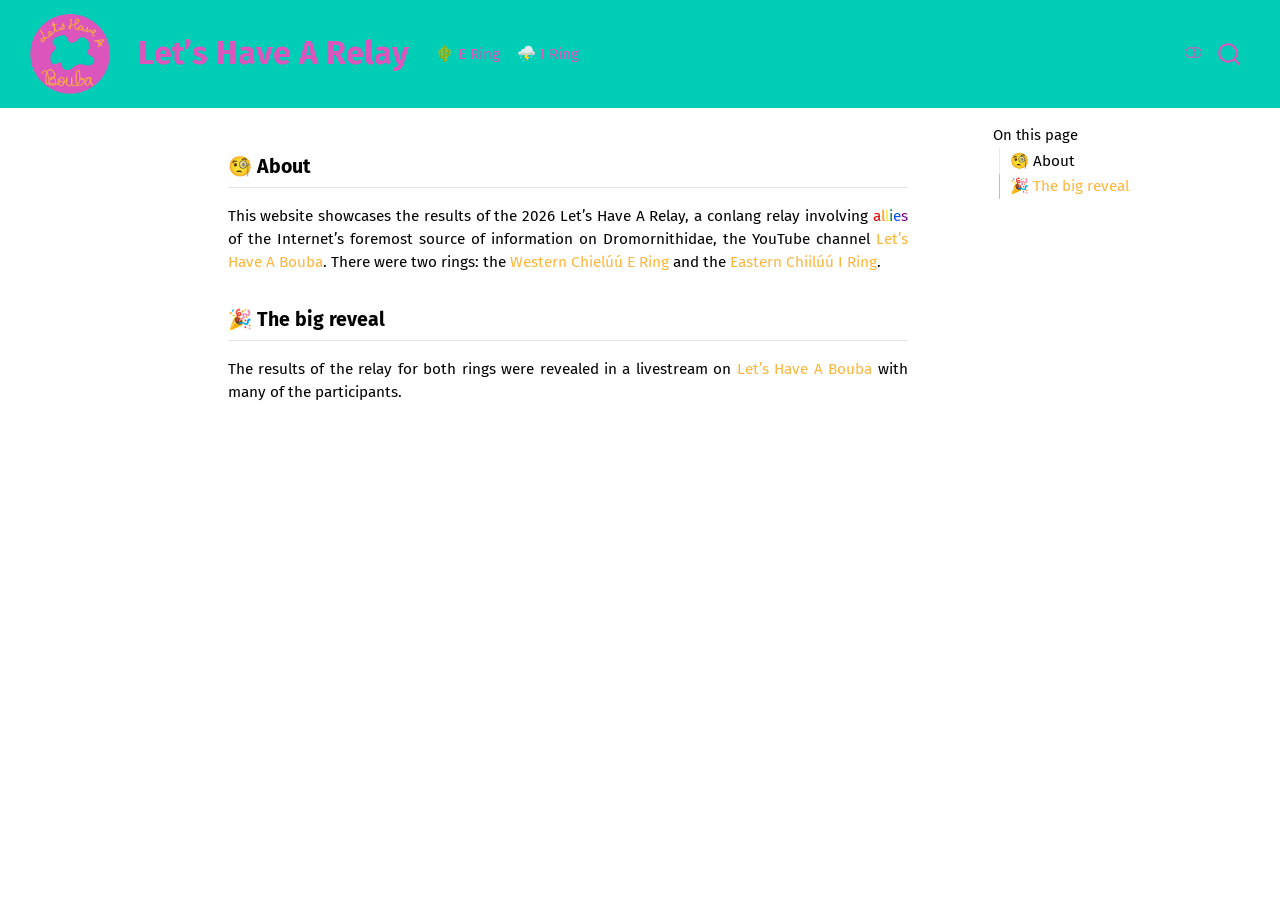
==== docs/index.html @ 96b90860 "Initial commit" ====
<!DOCTYPE html>
<html xmlns="http://www.w3.org/1999/xhtml" lang="en" xml:lang="en"><head>

<meta charset="utf-8">
<meta name="generator" content="quarto-1.7.33">

<meta name="viewport" content="width=device-width, initial-scale=1.0, user-scalable=yes">


<title>Let’s Have A Relay</title>
<style>
code{white-space: pre-wrap;}
span.smallcaps{font-variant: small-caps;}
div.columns{display: flex; gap: min(4vw, 1.5em);}
div.column{flex: auto; overflow-x: auto;}
div.hanging-indent{margin-left: 1.5em; text-indent: -1.5em;}
ul.task-list{list-style: none;}
ul.task-list li input[type="checkbox"] {
  width: 0.8em;
  margin: 0 0.8em 0.2em -1em; /* quarto-specific, see https://github.com/quarto-dev/quarto-cli/issues/4556 */ 
  vertical-align: middle;
}
</style>


<script src="site_libs/quarto-nav/quarto-nav.js"></script>
<script src="site_libs/quarto-nav/headroom.min.js"></script>
<script src="site_libs/clipboard/clipboard.min.js"></script>
<script src="site_libs/quarto-search/autocomplete.umd.js"></script>
<script src="site_libs/quarto-search/fuse.min.js"></script>
<script src="site_libs/quarto-search/quarto-search.js"></script>
<meta name="quarto:offset" content="./">
<link href="./assets/img/favicon.ico" rel="icon">
<script src="site_libs/quarto-html/quarto.js" type="module"></script>
<script src="site_libs/quarto-html/tabsets/tabsets.js" type="module"></script>
<script src="site_libs/quarto-html/popper.min.js"></script>
<script src="site_libs/quarto-html/tippy.umd.min.js"></script>
<script src="site_libs/quarto-html/anchor.min.js"></script>
<link href="site_libs/quarto-html/tippy.css" rel="stylesheet">
<link href="site_libs/quarto-html/quarto-syntax-highlighting-6eab0263727efe9be21239f7e0f4c1f3.css" rel="stylesheet" class="quarto-color-scheme" id="quarto-text-highlighting-styles">
<link href="site_libs/quarto-html/quarto-syntax-highlighting-dark-8c9bef3a2e3dea24995ca8c5bca2d7a7.css" rel="stylesheet" class="quarto-color-scheme quarto-color-alternate" id="quarto-text-highlighting-styles">
<link href="site_libs/quarto-html/quarto-syntax-highlighting-6eab0263727efe9be21239f7e0f4c1f3.css" rel="stylesheet" class="quarto-color-scheme-extra" id="quarto-text-highlighting-styles">
<script src="site_libs/bootstrap/bootstrap.min.js"></script>
<link href="site_libs/bootstrap/bootstrap-icons.css" rel="stylesheet">
<link href="site_libs/bootstrap/bootstrap-27007b7a08cfe9ffd8e2c77a164d301a.min.css" rel="stylesheet" append-hash="true" class="quarto-color-scheme" id="quarto-bootstrap" data-mode="light">
<link href="site_libs/bootstrap/bootstrap-dark-079c41fcf87698ce532824fd8707f81e.min.css" rel="stylesheet" append-hash="true" class="quarto-color-scheme quarto-color-alternate" id="quarto-bootstrap" data-mode="dark">
<link href="site_libs/bootstrap/bootstrap-27007b7a08cfe9ffd8e2c77a164d301a.min.css" rel="stylesheet" append-hash="true" class="quarto-color-scheme-extra" id="quarto-bootstrap" data-mode="light">
<script id="quarto-search-options" type="application/json">{
  "location": "navbar",
  "copy-button": false,
  "collapse-after": 3,
  "panel-placement": "end",
  "type": "overlay",
  "limit": 50,
  "keyboard-shortcut": [
    "f",
    "/",
    "s"
  ],
  "show-item-context": false,
  "language": {
    "search-no-results-text": "No results",
    "search-matching-documents-text": "matching documents",
    "search-copy-link-title": "Copy link to search",
    "search-hide-matches-text": "Hide additional matches",
    "search-more-match-text": "more match in this document",
    "search-more-matches-text": "more matches in this document",
    "search-clear-button-title": "Clear",
    "search-text-placeholder": "",
    "search-detached-cancel-button-title": "Cancel",
    "search-submit-button-title": "Submit",
    "search-label": "Search"
  }
}</script>


<link rel="stylesheet" href="assets/custom.css">
</head>

<body class="nav-fixed quarto-light"><script id="quarto-html-before-body" type="application/javascript">
    const toggleBodyColorMode = (bsSheetEl) => {
      const mode = bsSheetEl.getAttribute("data-mode");
      const bodyEl = window.document.querySelector("body");
      if (mode === "dark") {
        bodyEl.classList.add("quarto-dark");
        bodyEl.classList.remove("quarto-light");
      } else {
        bodyEl.classList.add("quarto-light");
        bodyEl.classList.remove("quarto-dark");
      }
    }
    const toggleBodyColorPrimary = () => {
      const bsSheetEl = window.document.querySelector("link#quarto-bootstrap:not([rel=disabled-stylesheet])");
      if (bsSheetEl) {
        toggleBodyColorMode(bsSheetEl);
      }
    }
    const setColorSchemeToggle = (alternate) => {
      const toggles = window.document.querySelectorAll('.quarto-color-scheme-toggle');
      for (let i=0; i < toggles.length; i++) {
        const toggle = toggles[i];
        if (toggle) {
          if (alternate) {
            toggle.classList.add("alternate");
          } else {
            toggle.classList.remove("alternate");
          }
        }
      }
    };
    const toggleColorMode = (alternate) => {
      // Switch the stylesheets
      const primaryStylesheets = window.document.querySelectorAll('link.quarto-color-scheme:not(.quarto-color-alternate)');
      const alternateStylesheets = window.document.querySelectorAll('link.quarto-color-scheme.quarto-color-alternate');
      manageTransitions('#quarto-margin-sidebar .nav-link', false);
      if (alternate) {
        // note: dark is layered on light, we don't disable primary!
        enableStylesheet(alternateStylesheets);
        for (const sheetNode of alternateStylesheets) {
          if (sheetNode.id === "quarto-bootstrap") {
            toggleBodyColorMode(sheetNode);
          }
        }
      } else {
        disableStylesheet(alternateStylesheets);
        enableStylesheet(primaryStylesheets)
        toggleBodyColorPrimary();
      }
      manageTransitions('#quarto-margin-sidebar .nav-link', true);
      // Switch the toggles
      setColorSchemeToggle(alternate)
      // Hack to workaround the fact that safari doesn't
      // properly recolor the scrollbar when toggling (#1455)
      if (navigator.userAgent.indexOf('Safari') > 0 && navigator.userAgent.indexOf('Chrome') == -1) {
        manageTransitions("body", false);
        window.scrollTo(0, 1);
        setTimeout(() => {
          window.scrollTo(0, 0);
          manageTransitions("body", true);
        }, 40);
      }
    }
    const disableStylesheet = (stylesheets) => {
      for (let i=0; i < stylesheets.length; i++) {
        const stylesheet = stylesheets[i];
        stylesheet.rel = 'disabled-stylesheet';
      }
    }
    const enableStylesheet = (stylesheets) => {
      for (let i=0; i < stylesheets.length; i++) {
        const stylesheet = stylesheets[i];
        if(stylesheet.rel !== 'stylesheet') { // for Chrome, which will still FOUC without this check
          stylesheet.rel = 'stylesheet';
        }
      }
    }
    const manageTransitions = (selector, allowTransitions) => {
      const els = window.document.querySelectorAll(selector);
      for (let i=0; i < els.length; i++) {
        const el = els[i];
        if (allowTransitions) {
          el.classList.remove('notransition');
        } else {
          el.classList.add('notransition');
        }
      }
    }
    const isFileUrl = () => {
      return window.location.protocol === 'file:';
    }
    const hasAlternateSentinel = () => {
      let styleSentinel = getColorSchemeSentinel();
      if (styleSentinel !== null) {
        return styleSentinel === "alternate";
      } else {
        return false;
      }
    }
    const setStyleSentinel = (alternate) => {
      const value = alternate ? "alternate" : "default";
      if (!isFileUrl()) {
        window.localStorage.setItem("quarto-color-scheme", value);
      } else {
        localAlternateSentinel = value;
      }
    }
    const getColorSchemeSentinel = () => {
      if (!isFileUrl()) {
        const storageValue = window.localStorage.getItem("quarto-color-scheme");
        return storageValue != null ? storageValue : localAlternateSentinel;
      } else {
        return localAlternateSentinel;
      }
    }
    const toggleGiscusIfUsed = (isAlternate, darkModeDefault) => {
      const baseTheme = document.querySelector('#giscus-base-theme')?.value ?? 'light';
      const alternateTheme = document.querySelector('#giscus-alt-theme')?.value ?? 'dark';
      let newTheme = '';
      if(authorPrefersDark) {
        newTheme = isAlternate ? baseTheme : alternateTheme;
      } else {
        newTheme = isAlternate ? alternateTheme : baseTheme;
      }
      const changeGiscusTheme = () => {
        // From: https://github.com/giscus/giscus/issues/336
        const sendMessage = (message) => {
          const iframe = document.querySelector('iframe.giscus-frame');
          if (!iframe) return;
          iframe.contentWindow.postMessage({ giscus: message }, 'https://giscus.app');
        }
        sendMessage({
          setConfig: {
            theme: newTheme
          }
        });
      }
      const isGiscussLoaded = window.document.querySelector('iframe.giscus-frame') !== null;
      if (isGiscussLoaded) {
        changeGiscusTheme();
      }
    };
    const authorPrefersDark = false;
    const darkModeDefault = authorPrefersDark;
      document.querySelector('link#quarto-text-highlighting-styles.quarto-color-scheme-extra').rel = 'disabled-stylesheet';
      document.querySelector('link#quarto-bootstrap.quarto-color-scheme-extra').rel = 'disabled-stylesheet';
    let localAlternateSentinel = darkModeDefault ? 'alternate' : 'default';
    // Dark / light mode switch
    window.quartoToggleColorScheme = () => {
      // Read the current dark / light value
      let toAlternate = !hasAlternateSentinel();
      toggleColorMode(toAlternate);
      setStyleSentinel(toAlternate);
      toggleGiscusIfUsed(toAlternate, darkModeDefault);
      window.dispatchEvent(new Event('resize'));
    };
    // Switch to dark mode if need be
    if (hasAlternateSentinel()) {
      toggleColorMode(true);
    } else {
      toggleColorMode(false);
    }
  </script>

<div id="quarto-search-results"></div>
  <header id="quarto-header" class="headroom fixed-top">
    <nav class="navbar navbar-expand-xl " data-bs-theme="dark">
      <div class="navbar-container container-fluid">
      <div class="navbar-brand-container mx-auto">
    <a href="./index.html" class="navbar-brand navbar-brand-logo">
    <img src="./assets/img/logo.png" alt="" class="navbar-logo">
    </a>
    <a class="navbar-brand" href="./index.html">
    <span class="navbar-title">Let’s Have A Relay</span>
    </a>
  </div>
            <div id="quarto-search" class="" title="Search"></div>
          <button class="navbar-toggler" type="button" data-bs-toggle="collapse" data-bs-target="#navbarCollapse" aria-controls="navbarCollapse" role="menu" aria-expanded="false" aria-label="Toggle navigation" onclick="if (window.quartoToggleHeadroom) { window.quartoToggleHeadroom(); }">
  <span class="navbar-toggler-icon"></span>
</button>
          <div class="collapse navbar-collapse" id="navbarCollapse">
            <ul class="navbar-nav navbar-nav-scroll me-auto">
  <li class="nav-item">
    <a class="nav-link" href="./E-Ring/index.html"> 
<span class="menu-text">🌵 E Ring</span></a>
  </li>  
  <li class="nav-item">
    <a class="nav-link" href="./I-Ring/index.html"> 
<span class="menu-text">⛈️ I Ring</span></a>
  </li>  
</ul>
          </div> <!-- /navcollapse -->
            <div class="quarto-navbar-tools">
  <a href="" class="quarto-color-scheme-toggle quarto-navigation-tool  px-1" onclick="window.quartoToggleColorScheme(); return false;" title="Toggle dark mode"><i class="bi"></i></a>
</div>
      </div> <!-- /container-fluid -->
    </nav>
</header>
<!-- content -->
<div id="quarto-content" class="quarto-container page-columns page-rows-contents page-layout-article page-navbar">
<!-- sidebar -->
<!-- margin-sidebar -->
    <div id="quarto-margin-sidebar" class="sidebar margin-sidebar">
        <nav id="TOC" role="doc-toc" class="toc-active">
    <h2 id="toc-title">On this page</h2>
   
  <ul>
  <li><a href="#about" id="toc-about" class="nav-link active" data-scroll-target="#about">🧐 About</a></li>
  <li><a href="#the-big-reveal" id="toc-the-big-reveal" class="nav-link" data-scroll-target="#the-big-reveal">🎉 The big reveal</a></li>
  </ul>
</nav>
    </div>
<!-- main -->
<main class="content" id="quarto-document-content"><header id="title-block-header" class="quarto-title-block"></header>





<section id="about" class="level2">
<h2 class="anchored" data-anchor-id="about">🧐 About</h2>
<p>This website showcases the results of the 2026 Let’s Have A Relay, a conlang relay involving <span class="rainbow-word"><span style="color:#E40303;">a</span><span style="color:#FF8C00;">l</span><span style="color:#FFED00;">l</span><span style="color:#008026;">i</span><span style="color:#004DFF;">e</span><span style="color:#750787;">s</span></span> of the Internet’s foremost source of information on Dromornithidae, the YouTube channel <a href="https://www.youtube.com/@LetsHaveaBouba" target="_blank" title="Go to Let's Have A Bouba on YouTube">Let’s Have A Bouba</a>. There were two rings: the <a href="./E-Ring">Western Chielúú E Ring</a> and the <a href="./I-Ring">Eastern Chiilúú I Ring</a>.</p>
</section>
<section id="the-big-reveal" class="level2">
<h2 class="anchored" data-anchor-id="the-big-reveal">🎉 The big reveal</h2>
<p>The results of the relay for both rings were revealed in a livestream on <a href="https://www.youtube.com/@LetsHaveaBouba" target="_blank" title="Go to Let's Have A Bouba on YouTube">Let’s Have A Bouba</a> with many of the participants.</p>
<div class="quarto-video ratio ratio-16x9"><iframe data-external="1" src="https://www.youtube.com/embed/zznr8AOA4kk" title="" frameborder="0" allow="accelerometer; autoplay; clipboard-write; encrypted-media; gyroscope; picture-in-picture" allowfullscreen=""></iframe></div>


</section>

</main> <!-- /main -->
<script id="quarto-html-after-body" type="application/javascript">
  window.document.addEventListener("DOMContentLoaded", function (event) {
    // Ensure there is a toggle, if there isn't float one in the top right
    if (window.document.querySelector('.quarto-color-scheme-toggle') === null) {
      const a = window.document.createElement('a');
      a.classList.add('top-right');
      a.classList.add('quarto-color-scheme-toggle');
      a.href = "";
      a.onclick = function() { try { window.quartoToggleColorScheme(); } catch {} return false; };
      const i = window.document.createElement("i");
      i.classList.add('bi');
      a.appendChild(i);
      window.document.body.appendChild(a);
    }
    setColorSchemeToggle(hasAlternateSentinel())
    const icon = "";
    const anchorJS = new window.AnchorJS();
    anchorJS.options = {
      placement: 'right',
      icon: icon
    };
    anchorJS.add('.anchored');
    const isCodeAnnotation = (el) => {
      for (const clz of el.classList) {
        if (clz.startsWith('code-annotation-')) {                     
          return true;
        }
      }
      return false;
    }
    const onCopySuccess = function(e) {
      // button target
      const button = e.trigger;
      // don't keep focus
      button.blur();
      // flash "checked"
      button.classList.add('code-copy-button-checked');
      var currentTitle = button.getAttribute("title");
      button.setAttribute("title", "Copied!");
      let tooltip;
      if (window.bootstrap) {
        button.setAttribute("data-bs-toggle", "tooltip");
        button.setAttribute("data-bs-placement", "left");
        button.setAttribute("data-bs-title", "Copied!");
        tooltip = new bootstrap.Tooltip(button, 
          { trigger: "manual", 
            customClass: "code-copy-button-tooltip",
            offset: [0, -8]});
        tooltip.show();    
      }
      setTimeout(function() {
        if (tooltip) {
          tooltip.hide();
          button.removeAttribute("data-bs-title");
          button.removeAttribute("data-bs-toggle");
          button.removeAttribute("data-bs-placement");
        }
        button.setAttribute("title", currentTitle);
        button.classList.remove('code-copy-button-checked');
      }, 1000);
      // clear code selection
      e.clearSelection();
    }
    const getTextToCopy = function(trigger) {
        const codeEl = trigger.previousElementSibling.cloneNode(true);
        for (const childEl of codeEl.children) {
          if (isCodeAnnotation(childEl)) {
            childEl.remove();
          }
        }
        return codeEl.innerText;
    }
    const clipboard = new window.ClipboardJS('.code-copy-button:not([data-in-quarto-modal])', {
      text: getTextToCopy
    });
    clipboard.on('success', onCopySuccess);
    if (window.document.getElementById('quarto-embedded-source-code-modal')) {
      const clipboardModal = new window.ClipboardJS('.code-copy-button[data-in-quarto-modal]', {
        text: getTextToCopy,
        container: window.document.getElementById('quarto-embedded-source-code-modal')
      });
      clipboardModal.on('success', onCopySuccess);
    }
      var localhostRegex = new RegExp(/^(?:http|https):\/\/localhost\:?[0-9]*\//);
      var mailtoRegex = new RegExp(/^mailto:/);
        var filterRegex = new RegExp("https:\/\/keras-saryan\.github\.io\/lets-have-a-relay\/");
      var isInternal = (href) => {
          return filterRegex.test(href) || localhostRegex.test(href) || mailtoRegex.test(href);
      }
      // Inspect non-navigation links and adorn them if external
     var links = window.document.querySelectorAll('a[href]:not(.nav-link):not(.navbar-brand):not(.toc-action):not(.sidebar-link):not(.sidebar-item-toggle):not(.pagination-link):not(.no-external):not([aria-hidden]):not(.dropdown-item):not(.quarto-navigation-tool):not(.about-link)');
      for (var i=0; i<links.length; i++) {
        const link = links[i];
        if (!isInternal(link.href)) {
          // undo the damage that might have been done by quarto-nav.js in the case of
          // links that we want to consider external
          if (link.dataset.originalHref !== undefined) {
            link.href = link.dataset.originalHref;
          }
        }
      }
    function tippyHover(el, contentFn, onTriggerFn, onUntriggerFn) {
      const config = {
        allowHTML: true,
        maxWidth: 500,
        delay: 100,
        arrow: false,
        appendTo: function(el) {
            return el.parentElement;
        },
        interactive: true,
        interactiveBorder: 10,
        theme: 'quarto',
        placement: 'bottom-start',
      };
      if (contentFn) {
        config.content = contentFn;
      }
      if (onTriggerFn) {
        config.onTrigger = onTriggerFn;
      }
      if (onUntriggerFn) {
        config.onUntrigger = onUntriggerFn;
      }
      window.tippy(el, config); 
    }
    const noterefs = window.document.querySelectorAll('a[role="doc-noteref"]');
    for (var i=0; i<noterefs.length; i++) {
      const ref = noterefs[i];
      tippyHover(ref, function() {
        // use id or data attribute instead here
        let href = ref.getAttribute('data-footnote-href') || ref.getAttribute('href');
        try { href = new URL(href).hash; } catch {}
        const id = href.replace(/^#\/?/, "");
        const note = window.document.getElementById(id);
        if (note) {
          return note.innerHTML;
        } else {
          return "";
        }
      });
    }
    const xrefs = window.document.querySelectorAll('a.quarto-xref');
    const processXRef = (id, note) => {
      // Strip column container classes
      const stripColumnClz = (el) => {
        el.classList.remove("page-full", "page-columns");
        if (el.children) {
          for (const child of el.children) {
            stripColumnClz(child);
          }
        }
      }
      stripColumnClz(note)
      if (id === null || id.startsWith('sec-')) {
        // Special case sections, only their first couple elements
        const container = document.createElement("div");
        if (note.children && note.children.length > 2) {
          container.appendChild(note.children[0].cloneNode(true));
          for (let i = 1; i < note.children.length; i++) {
            const child = note.children[i];
            if (child.tagName === "P" && child.innerText === "") {
              continue;
            } else {
              container.appendChild(child.cloneNode(true));
              break;
            }
          }
          if (window.Quarto?.typesetMath) {
            window.Quarto.typesetMath(container);
          }
          return container.innerHTML
        } else {
          if (window.Quarto?.typesetMath) {
            window.Quarto.typesetMath(note);
          }
          return note.innerHTML;
        }
      } else {
        // Remove any anchor links if they are present
        const anchorLink = note.querySelector('a.anchorjs-link');
        if (anchorLink) {
          anchorLink.remove();
        }
        if (window.Quarto?.typesetMath) {
          window.Quarto.typesetMath(note);
        }
        if (note.classList.contains("callout")) {
          return note.outerHTML;
        } else {
          return note.innerHTML;
        }
      }
    }
    for (var i=0; i<xrefs.length; i++) {
      const xref = xrefs[i];
      tippyHover(xref, undefined, function(instance) {
        instance.disable();
        let url = xref.getAttribute('href');
        let hash = undefined; 
        if (url.startsWith('#')) {
          hash = url;
        } else {
          try { hash = new URL(url).hash; } catch {}
        }
        if (hash) {
          const id = hash.replace(/^#\/?/, "");
          const note = window.document.getElementById(id);
          if (note !== null) {
            try {
              const html = processXRef(id, note.cloneNode(true));
              instance.setContent(html);
            } finally {
              instance.enable();
              instance.show();
            }
          } else {
            // See if we can fetch this
            fetch(url.split('#')[0])
            .then(res => res.text())
            .then(html => {
              const parser = new DOMParser();
              const htmlDoc = parser.parseFromString(html, "text/html");
              const note = htmlDoc.getElementById(id);
              if (note !== null) {
                const html = processXRef(id, note);
                instance.setContent(html);
              } 
            }).finally(() => {
              instance.enable();
              instance.show();
            });
          }
        } else {
          // See if we can fetch a full url (with no hash to target)
          // This is a special case and we should probably do some content thinning / targeting
          fetch(url)
          .then(res => res.text())
          .then(html => {
            const parser = new DOMParser();
            const htmlDoc = parser.parseFromString(html, "text/html");
            const note = htmlDoc.querySelector('main.content');
            if (note !== null) {
              // This should only happen for chapter cross references
              // (since there is no id in the URL)
              // remove the first header
              if (note.children.length > 0 && note.children[0].tagName === "HEADER") {
                note.children[0].remove();
              }
              const html = processXRef(null, note);
              instance.setContent(html);
            } 
          }).finally(() => {
            instance.enable();
            instance.show();
          });
        }
      }, function(instance) {
      });
    }
        let selectedAnnoteEl;
        const selectorForAnnotation = ( cell, annotation) => {
          let cellAttr = 'data-code-cell="' + cell + '"';
          let lineAttr = 'data-code-annotation="' +  annotation + '"';
          const selector = 'span[' + cellAttr + '][' + lineAttr + ']';
          return selector;
        }
        const selectCodeLines = (annoteEl) => {
          const doc = window.document;
          const targetCell = annoteEl.getAttribute("data-target-cell");
          const targetAnnotation = annoteEl.getAttribute("data-target-annotation");
          const annoteSpan = window.document.querySelector(selectorForAnnotation(targetCell, targetAnnotation));
          const lines = annoteSpan.getAttribute("data-code-lines").split(",");
          const lineIds = lines.map((line) => {
            return targetCell + "-" + line;
          })
          let top = null;
          let height = null;
          let parent = null;
          if (lineIds.length > 0) {
              //compute the position of the single el (top and bottom and make a div)
              const el = window.document.getElementById(lineIds[0]);
              top = el.offsetTop;
              height = el.offsetHeight;
              parent = el.parentElement.parentElement;
            if (lineIds.length > 1) {
              const lastEl = window.document.getElementById(lineIds[lineIds.length - 1]);
              const bottom = lastEl.offsetTop + lastEl.offsetHeight;
              height = bottom - top;
            }
            if (top !== null && height !== null && parent !== null) {
              // cook up a div (if necessary) and position it 
              let div = window.document.getElementById("code-annotation-line-highlight");
              if (div === null) {
                div = window.document.createElement("div");
                div.setAttribute("id", "code-annotation-line-highlight");
                div.style.position = 'absolute';
                parent.appendChild(div);
              }
              div.style.top = top - 2 + "px";
              div.style.height = height + 4 + "px";
              div.style.left = 0;
              let gutterDiv = window.document.getElementById("code-annotation-line-highlight-gutter");
              if (gutterDiv === null) {
                gutterDiv = window.document.createElement("div");
                gutterDiv.setAttribute("id", "code-annotation-line-highlight-gutter");
                gutterDiv.style.position = 'absolute';
                const codeCell = window.document.getElementById(targetCell);
                const gutter = codeCell.querySelector('.code-annotation-gutter');
                gutter.appendChild(gutterDiv);
              }
              gutterDiv.style.top = top - 2 + "px";
              gutterDiv.style.height = height + 4 + "px";
            }
            selectedAnnoteEl = annoteEl;
          }
        };
        const unselectCodeLines = () => {
          const elementsIds = ["code-annotation-line-highlight", "code-annotation-line-highlight-gutter"];
          elementsIds.forEach((elId) => {
            const div = window.document.getElementById(elId);
            if (div) {
              div.remove();
            }
          });
          selectedAnnoteEl = undefined;
        };
          // Handle positioning of the toggle
      window.addEventListener(
        "resize",
        throttle(() => {
          elRect = undefined;
          if (selectedAnnoteEl) {
            selectCodeLines(selectedAnnoteEl);
          }
        }, 10)
      );
      function throttle(fn, ms) {
      let throttle = false;
      let timer;
        return (...args) => {
          if(!throttle) { // first call gets through
              fn.apply(this, args);
              throttle = true;
          } else { // all the others get throttled
              if(timer) clearTimeout(timer); // cancel #2
              timer = setTimeout(() => {
                fn.apply(this, args);
                timer = throttle = false;
              }, ms);
          }
        };
      }
        // Attach click handler to the DT
        const annoteDls = window.document.querySelectorAll('dt[data-target-cell]');
        for (const annoteDlNode of annoteDls) {
          annoteDlNode.addEventListener('click', (event) => {
            const clickedEl = event.target;
            if (clickedEl !== selectedAnnoteEl) {
              unselectCodeLines();
              const activeEl = window.document.querySelector('dt[data-target-cell].code-annotation-active');
              if (activeEl) {
                activeEl.classList.remove('code-annotation-active');
              }
              selectCodeLines(clickedEl);
              clickedEl.classList.add('code-annotation-active');
            } else {
              // Unselect the line
              unselectCodeLines();
              clickedEl.classList.remove('code-annotation-active');
            }
          });
        }
    const findCites = (el) => {
      const parentEl = el.parentElement;
      if (parentEl) {
        const cites = parentEl.dataset.cites;
        if (cites) {
          return {
            el,
            cites: cites.split(' ')
          };
        } else {
          return findCites(el.parentElement)
        }
      } else {
        return undefined;
      }
    };
    var bibliorefs = window.document.querySelectorAll('a[role="doc-biblioref"]');
    for (var i=0; i<bibliorefs.length; i++) {
      const ref = bibliorefs[i];
      const citeInfo = findCites(ref);
      if (citeInfo) {
        tippyHover(citeInfo.el, function() {
          var popup = window.document.createElement('div');
          citeInfo.cites.forEach(function(cite) {
            var citeDiv = window.document.createElement('div');
            citeDiv.classList.add('hanging-indent');
            citeDiv.classList.add('csl-entry');
            var biblioDiv = window.document.getElementById('ref-' + cite);
            if (biblioDiv) {
              citeDiv.innerHTML = biblioDiv.innerHTML;
            }
            popup.appendChild(citeDiv);
          });
          return popup.innerHTML;
        });
      }
    }
  });
  </script>
</div> <!-- /content -->




</body></html>
---- docs/site_libs/quarto-html/tippy.css ----
.tippy-box[data-animation=fade][data-state=hidden]{opacity:0}[data-tippy-root]{max-width:calc(100vw - 10px)}.tippy-box{position:relative;background-color:#333;color:#fff;border-radius:4px;font-size:14px;line-height:1.4;white-space:normal;outline:0;transition-property:transform,visibility,opacity}.tippy-box[data-placement^=top]>.tippy-arrow{bottom:0}.tippy-box[data-placement^=top]>.tippy-arrow:before{bottom:-7px;left:0;border-width:8px 8px 0;border-top-color:initial;transform-origin:center top}.tippy-box[data-placement^=bottom]>.tippy-arrow{top:0}.tippy-box[data-placement^=bottom]>.tippy-arrow:before{top:-7px;left:0;border-width:0 8px 8px;border-bottom-color:initial;transform-origin:center bottom}.tippy-box[data-placement^=left]>.tippy-arrow{right:0}.tippy-box[data-placement^=left]>.tippy-arrow:before{border-width:8px 0 8px 8px;border-left-color:initial;right:-7px;transform-origin:center left}.tippy-box[data-placement^=right]>.tippy-arrow{left:0}.tippy-box[data-placement^=right]>.tippy-arrow:before{left:-7px;border-width:8px 8px 8px 0;border-right-color:initial;transform-origin:center right}.tippy-box[data-inertia][data-state=visible]{transition-timing-function:cubic-bezier(.54,1.5,.38,1.11)}.tippy-arrow{width:16px;height:16px;color:#333}.tippy-arrow:before{content:"";position:absolute;border-color:transparent;border-style:solid}.tippy-content{position:relative;padding:5px 9px;z-index:1}
---- docs/site_libs/quarto-html/quarto-syntax-highlighting-6eab0263727efe9be21239f7e0f4c1f3.css ----
/* quarto syntax highlight colors */
:root {
  --quarto-hl-ot-color: #003B4F;
  --quarto-hl-at-color: #657422;
  --quarto-hl-ss-color: #20794D;
  --quarto-hl-an-color: #5E5E5E;
  --quarto-hl-fu-color: #4758AB;
  --quarto-hl-st-color: #20794D;
  --quarto-hl-cf-color: #003B4F;
  --quarto-hl-op-color: #5E5E5E;
  --quarto-hl-er-color: #AD0000;
  --quarto-hl-bn-color: #AD0000;
  --quarto-hl-al-color: #AD0000;
  --quarto-hl-va-color: #111111;
  --quarto-hl-bu-color: inherit;
  --quarto-hl-ex-color: inherit;
  --quarto-hl-pp-color: #AD0000;
  --quarto-hl-in-color: #5E5E5E;
  --quarto-hl-vs-color: #20794D;
  --quarto-hl-wa-color: #5E5E5E;
  --quarto-hl-do-color: #5E5E5E;
  --quarto-hl-im-color: #00769E;
  --quarto-hl-ch-color: #20794D;
  --quarto-hl-dt-color: #AD0000;
  --quarto-hl-fl-color: #AD0000;
  --quarto-hl-co-color: #5E5E5E;
  --quarto-hl-cv-color: #5E5E5E;
  --quarto-hl-cn-color: #8f5902;
  --quarto-hl-sc-color: #5E5E5E;
  --quarto-hl-dv-color: #AD0000;
  --quarto-hl-kw-color: #003B4F;
}

/* other quarto variables */
:root {
  --quarto-font-monospace: "Fira Mono";
}

/* syntax highlight based on Pandoc's rules */
pre > code.sourceCode > span {
  color: #003B4F;
}

code.sourceCode > span {
  color: #003B4F;
}

div.sourceCode,
div.sourceCode pre.sourceCode {
  color: #003B4F;
}

/* Normal */
code span {
  color: #003B4F;
}

/* Alert */
code span.al {
  color: #AD0000;
  font-style: inherit;
}

/* Annotation */
code span.an {
  color: #5E5E5E;
  font-style: inherit;
}

/* Attribute */
code span.at {
  color: #657422;
  font-style: inherit;
}

/* BaseN */
code span.bn {
  color: #AD0000;
  font-style: inherit;
}

/* BuiltIn */
code span.bu {
  font-style: inherit;
}

/* ControlFlow */
code span.cf {
  color: #003B4F;
  font-weight: bold;
  font-style: inherit;
}

/* Char */
code span.ch {
  color: #20794D;
  font-style: inherit;
}

/* Constant */
code span.cn {
  color: #8f5902;
  font-style: inherit;
}

/* Comment */
code span.co {
  color: #5E5E5E;
  font-style: inherit;
}

/* CommentVar */
code span.cv {
  color: #5E5E5E;
  font-style: italic;
}

/* Documentation */
code span.do {
  color: #5E5E5E;
  font-style: italic;
}

/* DataType */
code span.dt {
  color: #AD0000;
  font-style: inherit;
}

/* DecVal */
code span.dv {
  color: #AD0000;
  font-style: inherit;
}

/* Error */
code span.er {
  color: #AD0000;
  font-style: inherit;
}

/* Extension */
code span.ex {
  font-style: inherit;
}

/* Float */
code span.fl {
  color: #AD0000;
  font-style: inherit;
}

/* Function */
code span.fu {
  color: #4758AB;
  font-style: inherit;
}

/* Import */
code span.im {
  color: #00769E;
  font-style: inherit;
}

/* Information */
code span.in {
  color: #5E5E5E;
  font-style: inherit;
}

/* Keyword */
code span.kw {
  color: #003B4F;
  font-weight: bold;
  font-style: inherit;
}

/* Operator */
code span.op {
  color: #5E5E5E;
  font-style: inherit;
}

/* Other */
code span.ot {
  color: #003B4F;
  font-style: inherit;
}

/* Preprocessor */
code span.pp {
  color: #AD0000;
  font-style: inherit;
}

/* SpecialChar */
code span.sc {
  color: #5E5E5E;
  font-style: inherit;
}

/* SpecialString */
code span.ss {
  color: #20794D;
  font-style: inherit;
}

/* String */
code span.st {
  color: #20794D;
  font-style: inherit;
}

/* Variable */
code span.va {
  color: #111111;
  font-style: inherit;
}

/* VerbatimString */
code span.vs {
  color: #20794D;
  font-style: inherit;
}

/* Warning */
code span.wa {
  color: #5E5E5E;
  font-style: italic;
}

.prevent-inlining {
  content: "</";
}

/*# sourceMappingURL=0c92ed56ba917e19ce070acb129e6bee.css.map */
---- docs/site_libs/quarto-html/quarto-syntax-highlighting-dark-8c9bef3a2e3dea24995ca8c5bca2d7a7.css ----
/* quarto syntax highlight colors */
:root {
  --quarto-hl-al-color: #f07178;
  --quarto-hl-an-color: #d4d0ab;
  --quarto-hl-at-color: #00e0e0;
  --quarto-hl-bn-color: #d4d0ab;
  --quarto-hl-bu-color: #abe338;
  --quarto-hl-ch-color: #abe338;
  --quarto-hl-co-color: #f8f8f2;
  --quarto-hl-cv-color: #ffd700;
  --quarto-hl-cn-color: #ffd700;
  --quarto-hl-cf-color: #ffa07a;
  --quarto-hl-dt-color: #ffa07a;
  --quarto-hl-dv-color: #d4d0ab;
  --quarto-hl-do-color: #f8f8f2;
  --quarto-hl-er-color: #f07178;
  --quarto-hl-ex-color: #00e0e0;
  --quarto-hl-fl-color: #d4d0ab;
  --quarto-hl-fu-color: #ffa07a;
  --quarto-hl-im-color: #abe338;
  --quarto-hl-in-color: #d4d0ab;
  --quarto-hl-kw-color: #ffa07a;
  --quarto-hl-op-color: #ffa07a;
  --quarto-hl-ot-color: #00e0e0;
  --quarto-hl-pp-color: #dcc6e0;
  --quarto-hl-re-color: #00e0e0;
  --quarto-hl-sc-color: #abe338;
  --quarto-hl-ss-color: #abe338;
  --quarto-hl-st-color: #abe338;
  --quarto-hl-va-color: #00e0e0;
  --quarto-hl-vs-color: #abe338;
  --quarto-hl-wa-color: #dcc6e0;
}

/* other quarto variables */
:root {
  --quarto-font-monospace: "Fira Mono";
}

/* syntax highlight based on Pandoc's rules */
pre > code.sourceCode > span {
  color: #f8f8f2;
}

code.sourceCode > span {
  color: #f8f8f2;
}

div.sourceCode,
div.sourceCode pre.sourceCode {
  color: #f8f8f2;
}

/* Normal */
code span {
  color: #f8f8f2;
}

/* Alert */
code span.al {
  color: #f07178;
}

/* Annotation */
code span.an {
  color: #d4d0ab;
}

/* Attribute */
code span.at {
  color: #00e0e0;
}

/* BaseN */
code span.bn {
  color: #d4d0ab;
}

/* BuiltIn */
code span.bu {
  color: #abe338;
}

/* ControlFlow */
code span.cf {
  font-weight: bold;
  color: #ffa07a;
}

/* Char */
code span.ch {
  color: #abe338;
}

/* Constant */
code span.cn {
  color: #ffd700;
}

/* Comment */
code span.co {
  font-style: italic;
  color: #f8f8f2;
}

/* CommentVar */
code span.cv {
  color: #ffd700;
}

/* Documentation */
code span.do {
  color: #f8f8f2;
}

/* DataType */
code span.dt {
  color: #ffa07a;
}

/* DecVal */
code span.dv {
  color: #d4d0ab;
}

/* Error */
code span.er {
  color: #f07178;
  text-decoration: underline;
}

/* Extension */
code span.ex {
  font-weight: bold;
  color: #00e0e0;
}

/* Float */
code span.fl {
  color: #d4d0ab;
}

/* Function */
code span.fu {
  color: #ffa07a;
}

/* Import */
code span.im {
  color: #abe338;
}

/* Information */
code span.in {
  color: #d4d0ab;
}

/* Keyword */
code span.kw {
  font-weight: bold;
  color: #ffa07a;
}

/* Operator */
code span.op {
  color: #ffa07a;
}

/* Other */
code span.ot {
  color: #00e0e0;
}

/* Preprocessor */
code span.pp {
  color: #dcc6e0;
}

/* RegionMarker */
code span.re {
  background-color: #f8f8f2;
  color: #00e0e0;
}

/* SpecialChar */
code span.sc {
  color: #abe338;
}

/* SpecialString */
code span.ss {
  color: #abe338;
}

/* String */
code span.st {
  color: #abe338;
}

/* Variable */
code span.va {
  color: #00e0e0;
}

/* VerbatimString */
code span.vs {
  color: #abe338;
}

/* Warning */
code span.wa {
  color: #dcc6e0;
}

.prevent-inlining {
  content: "</";
}

/*# sourceMappingURL=ce570c935b47c871be4eeb9ded0434fb.css.map */
---- docs/site_libs/quarto-html/quarto-syntax-highlighting-6eab0263727efe9be21239f7e0f4c1f3.css ----
/* quarto syntax highlight colors */
:root {
  --quarto-hl-ot-color: #003B4F;
  --quarto-hl-at-color: #657422;
  --quarto-hl-ss-color: #20794D;
  --quarto-hl-an-color: #5E5E5E;
  --quarto-hl-fu-color: #4758AB;
  --quarto-hl-st-color: #20794D;
  --quarto-hl-cf-color: #003B4F;
  --quarto-hl-op-color: #5E5E5E;
  --quarto-hl-er-color: #AD0000;
  --quarto-hl-bn-color: #AD0000;
  --quarto-hl-al-color: #AD0000;
  --quarto-hl-va-color: #111111;
  --quarto-hl-bu-color: inherit;
  --quarto-hl-ex-color: inherit;
  --quarto-hl-pp-color: #AD0000;
  --quarto-hl-in-color: #5E5E5E;
  --quarto-hl-vs-color: #20794D;
  --quarto-hl-wa-color: #5E5E5E;
  --quarto-hl-do-color: #5E5E5E;
  --quarto-hl-im-color: #00769E;
  --quarto-hl-ch-color: #20794D;
  --quarto-hl-dt-color: #AD0000;
  --quarto-hl-fl-color: #AD0000;
  --quarto-hl-co-color: #5E5E5E;
  --quarto-hl-cv-color: #5E5E5E;
  --quarto-hl-cn-color: #8f5902;
  --quarto-hl-sc-color: #5E5E5E;
  --quarto-hl-dv-color: #AD0000;
  --quarto-hl-kw-color: #003B4F;
}

/* other quarto variables */
:root {
  --quarto-font-monospace: "Fira Mono";
}

/* syntax highlight based on Pandoc's rules */
pre > code.sourceCode > span {
  color: #003B4F;
}

code.sourceCode > span {
  color: #003B4F;
}

div.sourceCode,
div.sourceCode pre.sourceCode {
  color: #003B4F;
}

/* Normal */
code span {
  color: #003B4F;
}

/* Alert */
code span.al {
  color: #AD0000;
  font-style: inherit;
}

/* Annotation */
code span.an {
  color: #5E5E5E;
  font-style: inherit;
}

/* Attribute */
code span.at {
  color: #657422;
  font-style: inherit;
}

/* BaseN */
code span.bn {
  color: #AD0000;
  font-style: inherit;
}

/* BuiltIn */
code span.bu {
  font-style: inherit;
}

/* ControlFlow */
code span.cf {
  color: #003B4F;
  font-weight: bold;
  font-style: inherit;
}

/* Char */
code span.ch {
  color: #20794D;
  font-style: inherit;
}

/* Constant */
code span.cn {
  color: #8f5902;
  font-style: inherit;
}

/* Comment */
code span.co {
  color: #5E5E5E;
  font-style: inherit;
}

/* CommentVar */
code span.cv {
  color: #5E5E5E;
  font-style: italic;
}

/* Documentation */
code span.do {
  color: #5E5E5E;
  font-style: italic;
}

/* DataType */
code span.dt {
  color: #AD0000;
  font-style: inherit;
}

/* DecVal */
code span.dv {
  color: #AD0000;
  font-style: inherit;
}

/* Error */
code span.er {
  color: #AD0000;
  font-style: inherit;
}

/* Extension */
code span.ex {
  font-style: inherit;
}

/* Float */
code span.fl {
  color: #AD0000;
  font-style: inherit;
}

/* Function */
code span.fu {
  color: #4758AB;
  font-style: inherit;
}

/* Import */
code span.im {
  color: #00769E;
  font-style: inherit;
}

/* Information */
code span.in {
  color: #5E5E5E;
  font-style: inherit;
}

/* Keyword */
code span.kw {
  color: #003B4F;
  font-weight: bold;
  font-style: inherit;
}

/* Operator */
code span.op {
  color: #5E5E5E;
  font-style: inherit;
}

/* Other */
code span.ot {
  color: #003B4F;
  font-style: inherit;
}

/* Preprocessor */
code span.pp {
  color: #AD0000;
  font-style: inherit;
}

/* SpecialChar */
code span.sc {
  color: #5E5E5E;
  font-style: inherit;
}

/* SpecialString */
code span.ss {
  color: #20794D;
  font-style: inherit;
}

/* String */
code span.st {
  color: #20794D;
  font-style: inherit;
}

/* Variable */
code span.va {
  color: #111111;
  font-style: inherit;
}

/* VerbatimString */
code span.vs {
  color: #20794D;
  font-style: inherit;
}

/* Warning */
code span.wa {
  color: #5E5E5E;
  font-style: italic;
}

.prevent-inlining {
  content: "</";
}

/*# sourceMappingURL=0c92ed56ba917e19ce070acb129e6bee.css.map */
---- docs/assets/custom.css ----
/* Custom css */

/* FONTS */

@font-face {
  font-family: 'Shikaiwa';
  src: url('fonts/Shikaiwa-Regular.ttf') format('truetype');
  font-style: normal;
  font-weight: normal;
  text-rendering: optimizeLegibility;
}

@font-face {
  font-family: 'Charis SIL';
  src: url('fonts/CharisSIL-B.ttf') format('truetype');
  font-style: normal;
  font-weight: 700;
  text-rendering: optimizeLegibility;
}

@font-face {
  font-family: 'Charis SIL';
  src: url('fonts/CharisSIL-BI.ttf') format('truetype');
  font-style: italic;
  font-weight: 700;
  text-rendering: optimizeLegibility;
}

@font-face {
  font-family: 'Charis SIL';
  src: url('fonts/CharisSIL-I.ttf') format('truetype');
  font-style: italic;
  font-weight: normal;
  text-rendering: optimizeLegibility;
}

@font-face {
  font-family: 'Charis SIL';
  src: url('fonts/CharisSIL-R.ttf') format('truetype');
  font-style: normal;
  font-weight: normal;
  text-rendering: optimizeLegibility;
}

@font-face {
  font-family: 'Fira Mono';
  src: url('fonts/FiraMono-Bold.ttf') format('truetype');
  font-style: normal;
  font-weight: 700;
  text-rendering: optimizeLegibility;
}

@font-face {
  font-family: 'Fira Mono';
  src: url('fonts/FiraMono-Regular.ttf') format('truetype');
  font-style: normal;
  font-weight: normal;
  text-rendering: optimizeLegibility;
}

@font-face {
  font-family: 'Fira Sans';
  src: url('fonts/FiraSans-Bold.ttf') format('truetype');
  font-style: normal;
  font-weight: 700;
  text-rendering: optimizeLegibility;
}

@font-face {
  font-family: 'Fira Sans';
  src: url('fonts/FiraSans-BoldItalic.ttf') format('truetype');
  font-style: italic;
  font-weight: 700;
  text-rendering: optimizeLegibility;
}

@font-face {
  font-family: 'Fira Sans';
  src: url('fonts/FiraSans-Italic.ttf') format('truetype');
  font-style: italic;
  font-weight: normal;
  text-rendering: optimizeLegibility;
}

@font-face {
  font-family: 'Fira Sans';
  src: url('fonts/FiraSans-Regular.ttf') format('truetype');
  font-style: normal;
  font-weight: normal;
  text-rendering: optimizeLegibility;
}

/* STYLE */

#quarto-document-content {
  margin-right: 10%;
  margin-left: 10%;
}

h1 {
  font-size: 1.3rem;
}

h2 {
  font-size: 1.15rem;
}

h3 {
  font-size: 1.075rem;
}

h4 {
  font-size: 1rem;
}

h5 {
  font-size: 0.95rem;
}

h6 {
  font-size: 0.9rem;
}

p {
  text-align: justify;
  font-size: 0.9rem;
  margin-bottom: 0.75rem;
}

a:link {
  text-decoration: none;
}

a:visited {
  text-decoration: none;
}

a:hover {
  text-decoration: none;
}

a:active {
  text-decoration: none;
}

.navbar-title {
  font-weight: bold;
  margin-left: 1.2rem;
  font-size: 1.9rem;
}

.navbar-title:hover {
  color: #FFB53C !important;
}

.navbar-logo {
  max-height: 80px;
}

.navbar-logo > img {
  width: 100%;
  height: 100%;
}

.nav-link {
  font-size: 0.9rem;
}

.nav-tabs .nav-link.active {
  color: #FFB53C;
}

.menu-text:hover {
  color: #FFB53C !important;
}

.title {
 font-weight: bold;
}

.table {
  font-size: 0.9rem;
}

.quarto-figure {
  margin-bottom: 0em;
}

.figure-img {
  margin-bottom: 0em;
}

.rainbow-word {
  color: inherit;
}

.rainbow-word span {
  transition: color 0.2s ease;
}

.rainbow-word:hover span {
  color: inherit !important;
}

.shikaiwa {
  font-family: "Shikaiwa", sans-serif;
}
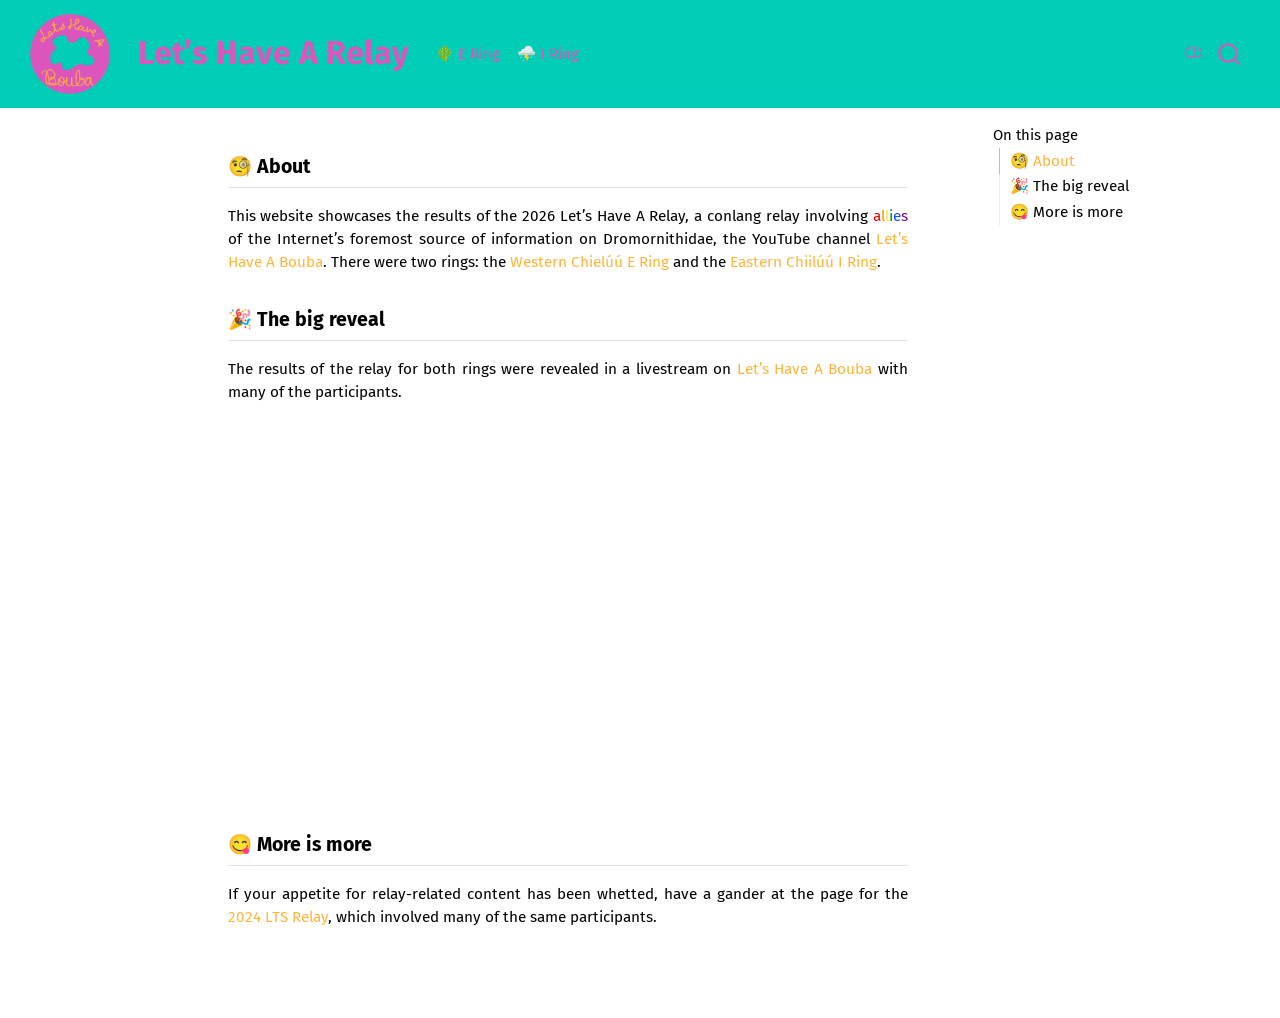
==== commit 45bd0e40: "Added link to LTS Relay" ====
--- a/docs/index.html
+++ b/docs/index.html
@@ -286,6 +286,7 @@
   <ul>
   <li><a href="#about" id="toc-about" class="nav-link active" data-scroll-target="#about">🧐 About</a></li>
   <li><a href="#the-big-reveal" id="toc-the-big-reveal" class="nav-link" data-scroll-target="#the-big-reveal">🎉 The big reveal</a></li>
+  <li><a href="#more-is-more" id="toc-more-is-more" class="nav-link" data-scroll-target="#more-is-more">😋 More is more</a></li>
   </ul>
 </nav>
     </div>
@@ -304,6 +305,10 @@
 <h2 class="anchored" data-anchor-id="the-big-reveal">🎉 The big reveal</h2>
 <p>The results of the relay for both rings were revealed in a livestream on <a href="https://www.youtube.com/@LetsHaveaBouba" target="_blank" title="Go to Let's Have A Bouba on YouTube">Let’s Have A Bouba</a> with many of the participants.</p>
 <div class="quarto-video ratio ratio-16x9"><iframe data-external="1" src="https://www.youtube.com/embed/zznr8AOA4kk" title="" frameborder="0" allow="accelerometer; autoplay; clipboard-write; encrypted-media; gyroscope; picture-in-picture" allowfullscreen=""></iframe></div>
+</section>
+<section id="more-is-more" class="level2">
+<h2 class="anchored" data-anchor-id="more-is-more">😋 More is more</h2>
+<p>If your appetite for <span class="relayted">relay<span class="smush">-rela</span>ted</span> content has been whetted, have a gander at the page for the <a href="https://keras-saryan.github.io/lts-relay/">2024 LTS Relay</a>, which involved many of the same participants.</p>
 
 
 </section>
--- a/docs/assets/custom.css
+++ b/docs/assets/custom.css
@@ -175,7 +175,7 @@
 }
 
 .title {
- font-weight: bold;
+  font-weight: bold;
 }
 
 .table {
@@ -195,7 +195,7 @@
 }
 
 .rainbow-word span {
-  transition: color 0.2s ease;
+  transition: color 0.4s ease;
 }
 
 .rainbow-word:hover span {
@@ -205,3 +205,19 @@
 .shikaiwa {
   font-family: "Shikaiwa", sans-serif;
 }
+
+.relayted {
+  color: inherit;
+}
+
+.smush {
+  display: inline-block;
+  transform-origin: center;
+  transition: transform 0.4s ease, letter-spacing 0.4s ease, opacity 0.4s ease;
+}
+
+.relayted:hover .smush {
+  transform: scaleX(0);
+  letter-spacing: -0.5em;
+  opacity: 0;
+}
